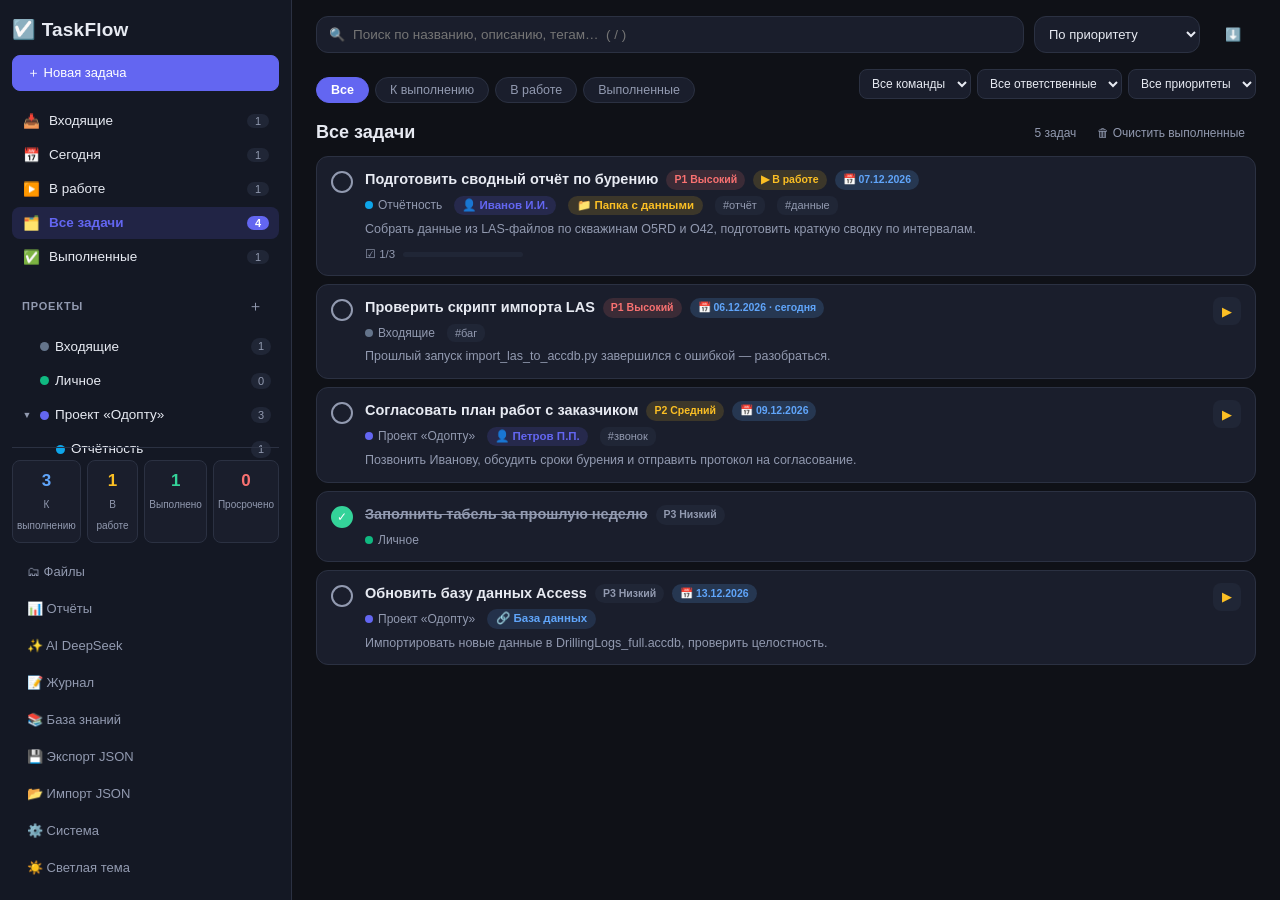
==== ToDo_tracker/index.html @ 9cc6b414 "Initial clean snapshot of GB_Projects" ====
<!DOCTYPE html>
<html lang="ru" data-theme="dark">
<head>
  <meta charset="UTF-8">
  <meta name="viewport" content="width=device-width, initial-scale=1.0">
  <title>TaskFlow — трекер рабочих задач</title>
  <link rel="icon" href="data:,">
  <link rel="stylesheet" href="styles.css">
</head>
<body>
  <div class="app">
    <!-- ===== Сайдбар ===== -->
    <aside class="sidebar">
      <div class="sidebar-header">
        <div class="logo">☑️ TaskFlow</div>
        <button id="btnNewTask" class="btn btn-primary btn-wide">＋ Новая задача</button>
      </div>

      <nav class="views" id="viewsNav">
        <button class="view-item" data-view="inbox"><span class="view-ico">📥</span> Входящие <span class="view-count" data-count="inbox"></span></button>
        <button class="view-item" data-view="today"><span class="view-ico">📅</span> Сегодня <span class="view-count" data-count="today"></span></button>
        <button class="view-item" data-view="progress"><span class="view-ico">▶️</span> В работе <span class="view-count" data-count="progress"></span></button>
        <button class="view-item" data-view="all"><span class="view-ico">🗂️</span> Все задачи <span class="view-count" data-count="all"></span></button>
        <button class="view-item" data-view="done"><span class="view-ico">✅</span> Выполненные <span class="view-count" data-count="done"></span></button>
      </nav>

      <div class="folders-block">
        <div class="folders-header">
          <span class="folders-title">Проекты</span>
          <button id="btnNewFolder" class="icon-btn" title="Создать папку">＋</button>
        </div>
        <div id="folderTree" class="folder-tree"></div>
      </div>

      <div class="sidebar-footer">
        <div class="stats-mini" id="statsMini"></div>
        <button id="btnFiles" class="btn btn-ghost btn-wide">🗂 Файлы</button>
        <button id="btnReports" class="btn btn-ghost btn-wide">📊 Отчёты</button>
        <button id="btnAI" class="btn btn-ghost btn-wide">✨ AI DeepSeek</button>
        <button id="btnJournal" class="btn btn-ghost btn-wide">📝 Журнал</button>
        <button id="btnKb" class="btn btn-ghost btn-wide">📚 База знаний</button>
        <button id="btnExport" class="btn btn-ghost btn-wide">💾 Экспорт JSON</button>
        <button id="btnImport" class="btn btn-ghost btn-wide">📂 Импорт JSON</button>
        <button id="btnSystem" class="btn btn-ghost btn-wide">⚙️ Система</button>
        <button id="btnTheme" class="btn btn-ghost btn-wide">🌓 Тема</button>
      </div>
      <input type="file" id="importFile" accept=".json" class="hidden">
    </aside>

    <!-- ===== Основная область ===== -->
    <main class="main">
      <header class="topbar">
        <div class="search-wrap">
          <span class="search-ico">🔍</span>
          <input id="searchInput" type="text" placeholder="Поиск по названию, описанию, тегам…  ( / )">
        </div>
        <select id="sortSelect" class="select" title="Сортировка">
          <option value="priority">По приоритету</option>
          <option value="due">По сроку</option>
          <option value="created">По дате создания</option>
          <option value="updated">По дате обновления</option>
          <option value="title">По названию</option>
          <option value="folder">По проекту</option>
          <option value="assignee">По ответственному</option>
          <option value="team">По команде</option>
          <option value="status">По статусу</option>
        </select>
        <button id="sortDirBtn" class="btn btn-ghost" title="Направление сортировки">⬇️</button>
      </header>

      <div class="filter-bar">
        <div class="filter-chips" id="filterChips">
          <button class="chip active" data-status="all">Все</button>
          <button class="chip" data-status="todo">К выполнению</button>
          <button class="chip" data-status="progress">В работе</button>
          <button class="chip" data-status="done">Выполненные</button>
        </div>
        <div class="filter-selects">
          <select id="teamFilter" class="select select-sm" title="Фильтр по команде">
            <option value="all">Все команды</option>
          </select>
          <select id="assigneeFilter" class="select select-sm" title="Фильтр по ответственному">
            <option value="all">Все ответственные</option>
          </select>
          <select id="priorityFilter" class="select select-sm" title="Фильтр по приоритету">
            <option value="all">Все приоритеты</option>
            <option value="high">Высокий</option>
            <option value="medium">Средний</option>
            <option value="low">Низкий</option>
          </select>
        </div>
      </div>

      <div class="list-header">
        <h2 id="viewTitle">Все задачи</h2>
        <div class="list-tools">
          <span id="listCount" class="list-count"></span>
          <button id="btnClearDone" class="btn btn-ghost btn-sm">🗑 Очистить выполненные</button>
        </div>
      </div>

      <div id="taskList" class="task-list"></div>
      <div id="emptyState" class="empty-state hidden">
        <div class="empty-ico">🗒️</div>
        <p>Здесь пока пусто</p>
        <button class="btn btn-primary" onclick="App.newTask()">＋ Создать задачу</button>
      </div>
    </main>
  </div>

  <!-- ===== Модальное окно задачи ===== -->
  <div class="modal-overlay hidden" id="taskModal">
    <div class="modal">
      <div class="modal-header">
        <h3 id="taskModalTitle">Новая задача</h3>
        <button class="icon-btn" data-close="taskModal">✕</button>
      </div>
      <div class="modal-body">
        <label class="field">
          <span>Название *</span>
          <input id="fTitle" type="text" placeholder="Что нужно сделать?">
        </label>
        <label class="field">
          <span>Описание</span>
          <textarea id="fDesc" rows="4" placeholder="Подробности, контекст, критерии готовности…"></textarea>
        </label>
        <div class="field-row">
          <label class="field">
            <span>Папка</span>
            <select id="fFolder"></select>
          </label>
          <label class="field">
            <span>Статус</span>
            <select id="fStatus">
              <option value="todo">К выполнению</option>
              <option value="progress">В работе</option>
              <option value="done">Выполнено</option>
            </select>
          </label>
          <label class="field">
            <span>Срок</span>
            <input id="fDueDate" type="date">
          </label>
        </div>
        <div class="field-row">
          <label class="field">
            <span>Команда</span>
            <select id="fTeam"></select>
          </label>
          <label class="field">
            <span>Ответственный</span>
            <select id="fAssignee"></select>
          </label>
        </div>
        <div class="field">
          <span>Приоритет</span>
          <div class="segmented" id="fPriority">
            <button type="button" data-val="low">🟢 Низкий</button>
            <button type="button" data-val="medium">🟡 Средний</button>
            <button type="button" data-val="high">🔴 Высокий</button>
          </div>
        </div>
        <label class="field">
          <span>Теги (через запятую)</span>
          <input id="fTags" type="text" placeholder="отчёт, клиент X">
        </label>

        <div class="field">
          <div class="field-title-row">
            <span>Подзадачи</span>
            <button id="btnAddSubtask" class="btn btn-ghost btn-sm">＋ Добавить</button>
          </div>
          <div id="subtaskList" class="subtask-list"></div>
        </div>

        <div class="field">
          <div class="field-title-row">
            <span>Ссылки и файлы</span>
            <span class="field-actions">
              <button id="btnAddLink" class="btn btn-ghost btn-sm">🔗 Ссылка</button>
              <button id="btnAddFolderLink" class="btn btn-ghost btn-sm">📁 Папка</button>
              <button id="btnPickFile" class="btn btn-ghost btn-sm">📎 Файл с диска</button>
              <button id="btnPickLibraryFile" class="btn btn-ghost btn-sm">🗂 Из библиотеки</button>
            </span>
          </div>
          <div id="linkList" class="link-list"></div>
          <input type="file" id="taskFilePicker" multiple class="hidden">
          <p class="hint">Чтобы файл открывался в родном приложении (Word, Excel…), добавьте его через «🔗 Ссылка» с путём к файлу, а папку — через «📁 Папка» (нужна однократная интеграция: ⚙️ Система). Файлы из библиотеки открываются во встроенном просмотрщике браузера.</p>
        </div>

        <div class="ai-row">
          <button id="aiTaskSummarize" class="btn btn-ai btn-sm">✨ Суммаризировать описание</button>
          <button id="aiTaskSubtasks" class="btn btn-ai btn-sm">🧩 Разбить на подзадачи</button>
        </div>
      </div>
      <div class="modal-footer">
        <button id="btnDeleteTask" class="btn btn-danger hidden">🗑 Удалить</button>
        <button id="btnManageTeam" class="btn btn-ghost" title="Управление командами и сотрудниками">👥 Команда</button>
        <span class="spacer"></span>
        <button class="btn" data-close="taskModal">Отмена</button>
        <button id="btnSaveTask" class="btn btn-primary">💾 Сохранить</button>
      </div>
    </div>
  </div>

  <!-- ===== Модальное окно папки ===== -->
  <div class="modal-overlay hidden" id="folderModal">
    <div class="modal modal-sm">
      <div class="modal-header">
        <h3 id="folderModalTitle">Новая папка</h3>
        <button class="icon-btn" data-close="folderModal">✕</button>
      </div>
      <div class="modal-body">
        <label class="field">
          <span>Название *</span>
          <input id="fFolderName" type="text" placeholder="Например: Проект «Альфа»">
        </label>
        <label class="field">
          <span>Родительская папка</span>
          <select id="fFolderParent"></select>
        </label>
        <div class="field">
          <span>Цвет</span>
          <div class="color-swatches" id="fFolderColor"></div>
        </div>
      </div>
      <div class="modal-footer">
        <button id="btnDeleteFolder" class="btn btn-danger hidden">🗑 Удалить</button>
        <span class="spacer"></span>
        <button class="btn" data-close="folderModal">Отмена</button>
        <button id="btnSaveFolder" class="btn btn-primary">💾 Сохранить</button>
      </div>
    </div>
  </div>

  <!-- ===== Модальное окно отчётов ===== -->
  <div class="modal-overlay hidden" id="reportModal">
    <div class="modal modal-lg">
      <div class="modal-header">
        <h3>📊 Отчёты</h3>
        <button class="icon-btn" data-close="reportModal">✕</button>
      </div>
      <div class="report-scope">
        <span class="muted" style="font-size:12px">Отчёт по:</span>
        <select id="reportTeamFilter" class="select select-sm" title="Фильтр по команде">
          <option value="all">Все команды</option>
        </select>
        <select id="reportPersonFilter" class="select select-sm" title="Фильтр по сотруднику">
          <option value="all">Все сотрудники</option>
        </select>
      </div>
      <div class="tabs" id="reportTabs">
        <button class="tab active" data-tab="summary">Сводка</button>
        <button class="tab" data-tab="text">Текстовый отчёт</button>
        <button class="tab" data-tab="ai">AI-отчёт</button>
      </div>
      <div class="modal-body">
        <div class="tab-panel active" id="reportPanelSummary">
          <div id="reportSummary"></div>
        </div>
        <div class="tab-panel" id="reportPanelText">
          <div class="report-tools">
            <button id="btnCopyReport" class="btn btn-ghost btn-sm">📋 Копировать</button>
            <button id="btnDownloadReport" class="btn btn-ghost btn-sm">⬇️ Скачать .md</button>
            <button id="btnDownloadReportHtml" class="btn btn-ghost btn-sm">🌐 Скачать .html</button>
            <button id="btnPrintReport" class="btn btn-ghost btn-sm">🖨 Печать</button>
          </div>
          <pre id="reportText" class="report-text"></pre>
        </div>
        <div class="tab-panel" id="reportPanelAi">
          <div class="ai-scope">
            <label class="field">
              <span>Какие задачи включить в отчёт</span>
              <select id="aiReportScope">
                <option value="all">Все задачи</option>
                <option value="open">Открытые (не выполненные)</option>
                <option value="done">Выполненные</option>
                <option value="overdue">Просроченные</option>
                <option value="folder">Из проекта…</option>
                <option value="select">Выбрать вручную…</option>
              </select>
            </label>
            <select id="aiReportFolder" class="select hidden" title="Проект"></select>
            <span id="aiScopeCount" class="muted"></span>
          </div>
          <div id="aiReportPicker" class="ai-picker hidden"></div>
          <div class="report-tools">
            <button id="btnAiReport" class="btn btn-ai">✨ Сгенерировать AI-отчёт</button>
            <button id="btnCopyAiReport" class="btn btn-ghost btn-sm hidden">📋 Копировать</button>
            <button id="btnDownloadAiReport" class="btn btn-ghost btn-sm hidden">⬇️ Скачать .md</button>
            <button id="btnDownloadAiReportHtml" class="btn btn-ghost btn-sm hidden">🌐 Скачать .html</button>
          </div>
          <div id="aiReportOutput" class="ai-output">
            <p class="muted">AI проанализирует выбранные задачи и подготовит краткую сводку: итоги, приоритеты, риски и рекомендации.</p>
          </div>
        </div>
      </div>
    </div>
  </div>

  <!-- ===== Модальное окно AI ===== -->
  <div class="modal-overlay hidden" id="aiModal">
    <div class="modal modal-lg">
      <div class="modal-header">
        <h3>✨ AI DeepSeek</h3>
        <button class="icon-btn" data-close="aiModal">✕</button>
      </div>
      <div class="tabs" id="aiTabs">
        <button class="tab active" data-tab="settings">Настройки</button>
        <button class="tab" data-tab="parse">Разбор текста → задачи</button>
      </div>
      <div class="modal-body">
        <div class="tab-panel active" id="aiPanelSettings">
          <label class="field">
            <span>API-ключ DeepSeek</span>
            <input id="aiKey" type="password" placeholder="sk-…" autocomplete="off">
          </label>
          <p class="hint">Ключ хранится только в вашем браузере (localStorage) и никуда не отправляется, кроме API DeepSeek. Получить ключ: <b>platform.deepseek.com</b></p>
          <div class="field-row">
            <label class="field">
              <span>Модель</span>
              <select id="aiModel">
                <option value="deepseek-chat">deepseek-chat (быстрая)</option>
                <option value="deepseek-reasoner">deepseek-reasoner (глубокая)</option>
              </select>
            </label>
            <label class="field">
              <span>Базовый URL API</span>
              <input id="aiBaseUrl" type="text" placeholder="https://api.deepseek.com">
            </label>
          </div>
          <div class="ai-row">
            <button id="btnTestAi" class="btn btn-ai">🔌 Проверить подключение</button>
            <span id="aiTestResult" class="muted"></span>
          </div>
        </div>
        <div class="tab-panel" id="aiPanelParse">
          <label class="field">
            <span>Вставьте текст (письмо, протокол встречи, список дел…)</span>
            <textarea id="aiText" rows="7" placeholder="Например: «До пятницы подготовить отчёт для клиента. Срочно: оплатить счёт за сервер. Также нужно договориться с Ивановым о встрече на следующей неделе…»"></textarea>
          </label>
          <label class="field">
            <span>Папка для новых задач</span>
            <select id="aiTargetFolder"></select>
          </label>
          <div class="ai-row">
            <button id="btnAiParse" class="btn btn-ai">🔍 Извлечь задачи</button>
          </div>
          <div id="aiParseOutput" class="ai-output hidden">
            <div class="ai-parse-toolbar">
              <span>Найденные задачи (отметьте нужные):</span>
              <button id="btnAiApply" class="btn btn-primary btn-sm">＋ Добавить отмеченные</button>
            </div>
            <div id="aiParseList"></div>
          </div>
        </div>
      </div>
    </div>
  </div>

  <!-- ===== Модальное окно: команда и ответственные ===== -->
  <div class="modal-overlay hidden" id="teamModal">
    <div class="modal">
      <div class="modal-header">
        <h3>👥 Команда и ответственные</h3>
        <button class="icon-btn" data-close="teamModal">✕</button>
      </div>
      <div class="modal-body team-body">
        <div class="team-col">
          <div class="field-title-row">
            <span>Команды</span>
            <button id="btnAddTeam" class="btn btn-ghost btn-sm">＋ Добавить</button>
          </div>
          <div id="teamList" class="team-list"></div>
        </div>
        <div class="team-col">
          <div class="field-title-row">
            <span>Сотрудники</span>
            <button id="btnAddPerson" class="btn btn-ghost btn-sm">＋ Добавить</button>
          </div>
          <div id="personList" class="team-list"></div>
        </div>
      </div>
      <div class="modal-footer">
        <span class="hint">Изменения сохраняются сразу</span>
        <span class="spacer"></span>
        <button class="btn btn-primary" data-close="teamModal">Готово</button>
      </div>
    </div>
  </div>

  <!-- ===== Модальное окно: библиотека файлов ===== -->
  <div class="modal-overlay hidden" id="fileModal">
    <div class="modal modal-lg">
      <div class="modal-header">
        <h3>🗂 Библиотека файлов</h3>
        <button class="icon-btn" data-close="fileModal">✕</button>
      </div>
      <div class="modal-body file-body">
        <aside class="file-sidebar">
          <div class="folders-header">
            <span class="folders-title">Папки файлов</span>
            <button id="btnNewFileFolder" class="icon-btn" title="Создать папку файлов">＋</button>
          </div>
          <div id="fileFolderTree" class="file-tree"></div>
          <p class="hint">Файлы хранятся локально в браузере (IndexedDB) и работают без сервера.</p>
        </aside>
        <div class="file-main">
          <div class="file-toolbar">
            <button id="btnAddFiles" class="btn btn-primary btn-sm">📎 Добавить файлы</button>
            <button id="btnMoveFiles" class="btn btn-ghost btn-sm" title="Переместить отмеченные файлы в выбранную папку">📁 Переместить →</button>
            <select id="fileMoveTarget" class="select select-sm" title="Папка для перемещения"></select>
            <span class="spacer"></span>
            <input id="fileSearchInput" class="file-search" type="text" placeholder="Поиск файлов…">
          </div>
          <div id="fileList" class="file-list"></div>
          <input type="file" id="filePickerInput" multiple class="hidden">
        </div>
      </div>
    </div>
  </div>

  <!-- ===== Модальное окно: выбрать файлы из библиотеки ===== -->
  <div class="modal-overlay hidden" id="filePickerModal">
    <div class="modal modal-sm">
      <div class="modal-header">
        <h3>🗂 Выбрать файлы</h3>
        <button class="icon-btn" data-close="filePickerModal">✕</button>
      </div>
      <div class="modal-body">
        <input id="filePickerSearch" type="text" placeholder="Поиск файлов…">
        <div id="filePickerList" class="file-picker-list"></div>
      </div>
      <div class="modal-footer">
        <span class="spacer"></span>
        <button class="btn" data-close="filePickerModal">Отмена</button>
        <button id="btnFilePickerAdd" class="btn btn-primary">＋ Прикрепить выбранные</button>
      </div>
    </div>
  </div>

  <!-- ===== Модальное окно: система и интеграция Windows ===== -->
  <div class="modal-overlay hidden" id="systemModal">
    <div class="modal modal-sm">
      <div class="modal-header">
        <h3>⚙️ Система и интеграция</h3>
        <button class="icon-btn" data-close="systemModal">✕</button>
      </div>
      <div class="modal-body">
        <label class="check-field">
          <input type="checkbox" id="nativeOpenCheck">
          <span>Открывать файлы и папки в приложениях Windows</span>
        </label>
        <p class="hint">При включённой интеграции файлы открываются в Word, Excel и других приложениях, папки — в Проводнике. Устанавливается один раз и не требует прав администратора.</p>
        <div class="report-tools">
          <button id="btnDownloadInstaller" class="btn btn-ai btn-sm">⬇️ Скачать Установить_интеграцию.bat</button>
          <button id="btnTestIntegration" class="btn btn-ghost btn-sm">🧪 Проверить</button>
        </div>
        <ol class="hint" style="padding-left:18px;display:flex;flex-direction:column;gap:4px">
          <li>Скачайте и запустите <b>Установить_интеграцию.bat</b> (двойной клик).</li>
          <li>Подтвердите установку — появится сообщение об успехе.</li>
          <li>Нажмите «Проверить»: должно появиться окно «Интеграция работает».</li>
          <li>Если открытие не работает — перезапустите браузер (Windows применяет протоколы после перезапуска).</li>
        </ol>
      </div>
    </div>
  </div>

  <!-- ===== Модальное окно: журнал и заметки ===== -->
  <div class="modal-overlay hidden" id="journalModal">
    <div class="modal modal-lg">
      <div class="modal-header">
        <h3>📝 Журнал и заметки</h3>
        <button class="icon-btn" data-close="journalModal">✕</button>
      </div>
      <div class="modal-body doc-body">
        <div class="doc-list-col" id="journalListCol">
          <input id="journalSearch" type="text" placeholder="Поиск по заметкам…">
          <button id="btnNewNote" class="btn btn-primary btn-wide">＋ Новая заметка</button>
          <div id="journalList" class="doc-list"></div>
          <p class="hint">Вставьте листинг совещания или заметки — AI DeepSeek составит резюме, протокол или превратит текст в задачи.</p>
        </div>
        <div class="doc-editor-col hidden" id="journalEditor">
          <input id="jTitle" type="text" placeholder="Заголовок заметки">
          <textarea id="jText" rows="13" placeholder="Вставьте текст: листинг совещания, звонка, свои заметки…"></textarea>
          <input id="jTags" type="text" placeholder="Теги через запятую">
          <div class="ai-row">
            <button id="btnJournalSummary" class="btn btn-ai btn-sm">✨ Резюме</button>
            <button id="btnJournalMinutes" class="btn btn-ai btn-sm">📋 Протокол</button>
            <button id="btnJournalToTasks" class="btn btn-ai btn-sm">🎯 В задачи</button>
          </div>
          <div id="journalAiOut" class="ai-output hidden"></div>
          <div class="doc-actions">
            <button id="btnDeleteNote" class="btn btn-danger btn-sm hidden">🗑 Удалить</button>
            <span class="spacer"></span>
            <button id="btnJournalBack" class="btn btn-ghost btn-sm">← Назад</button>
            <button id="btnSaveNote" class="btn btn-primary btn-sm">💾 Сохранить</button>
          </div>
        </div>
      </div>
    </div>
  </div>

  <!-- ===== Модальное окно: база знаний ===== -->
  <div class="modal-overlay hidden" id="kbModal">
    <div class="modal modal-lg">
      <div class="modal-header">
        <h3>📚 База знаний</h3>
        <button class="icon-btn" data-close="kbModal">✕</button>
      </div>
      <div class="modal-body doc-body">
        <div class="doc-list-col" id="kbListCol">
          <input id="kbSearch" type="text" placeholder="Быстрый поиск по статьям…">
          <button id="btnNewKb" class="btn btn-primary btn-wide">＋ Новая статья</button>
          <div id="kbList" class="doc-list"></div>
          <p class="hint">Поиск работает мгновенно: по названию, содержимому и тегам. AI поможет структурировать статью.</p>
        </div>
        <div class="doc-editor-col hidden" id="kbEditor">
          <input id="kTitle" type="text" placeholder="Название статьи">
          <textarea id="kContent" rows="13" placeholder="Содержимое статьи базы знаний…"></textarea>
          <input id="kTags" type="text" placeholder="Теги через запятую (для поиска)">
          <div class="ai-row">
            <button id="btnKbAssist" class="btn btn-ai btn-sm">✨ Структурировать с AI</button>
          </div>
          <div id="kbAiOut" class="ai-output hidden"></div>
          <div class="doc-actions">
            <button id="btnDeleteKb" class="btn btn-danger btn-sm hidden">🗑 Удалить</button>
            <span class="spacer"></span>
            <button id="btnKbBack" class="btn btn-ghost btn-sm">← Назад</button>
            <button id="btnSaveKb" class="btn btn-primary btn-sm">💾 Сохранить</button>
          </div>
        </div>
      </div>
    </div>
  </div>

  <div id="toast" class="toast hidden"></div>

  <script src="storage.js"></script>
  <script src="app.js"></script>
  <script src="files.js"></script>
  <script src="ai.js"></script>
</body>
</html>
---- ToDo_tracker/styles.css ----
/* ===================== TaskFlow — стили ===================== */
:root {
  --font: -apple-system, "Segoe UI", Roboto, "Helvetica Neue", Arial, sans-serif;
  --radius: 12px;
  --radius-sm: 8px;
  --transition: 0.18s ease;
}

html[data-theme="dark"] {
  --bg: #0f1117;
  --bg-soft: #141824;
  --surface: #1a1e2c;
  --surface-2: #202636;
  --border: #2b3142;
  --text: #e7eaf2;
  --muted: #929ab0;
  --accent: #6366f1;
  --accent-soft: rgba(99, 102, 241, 0.16);
  --green: #34d399;
  --green-soft: rgba(52, 211, 153, 0.15);
  --amber: #fbbf24;
  --amber-soft: rgba(251, 191, 36, 0.15);
  --red: #f87171;
  --red-soft: rgba(248, 113, 113, 0.15);
  --blue: #60a5fa;
  --shadow: 0 12px 40px rgba(0, 0, 0, 0.45);
  --input-bg: #111522;
}

html[data-theme="light"] {
  --bg: #f4f5f9;
  --bg-soft: #eceef5;
  --surface: #ffffff;
  --surface-2: #f6f7fb;
  --border: #e2e5ef;
  --text: #1c2030;
  --muted: #6b7280;
  --accent: #4f46e5;
  --accent-soft: rgba(79, 70, 229, 0.1);
  --green: #059669;
  --green-soft: rgba(5, 150, 105, 0.12);
  --amber: #d97706;
  --amber-soft: rgba(217, 119, 6, 0.12);
  --red: #dc2626;
  --red-soft: rgba(220, 38, 38, 0.1);
  --blue: #2563eb;
  --shadow: 0 12px 40px rgba(30, 34, 60, 0.14);
  --input-bg: #ffffff;
}

* { box-sizing: border-box; margin: 0; padding: 0; }

html, body { height: 100%; }

body {
  font-family: var(--font);
  background: var(--bg);
  color: var(--text);
  font-size: 14px;
  line-height: 1.5;
  overflow: hidden;
}

.hidden { display: none !important; }
.muted { color: var(--muted); }
code { font-family: Consolas, "Courier New", monospace; font-size: 12px; background: var(--accent-soft); padding: 1px 5px; border-radius: 4px; }

button { font-family: inherit; cursor: pointer; }

/* ---------- Каркас ---------- */
.app { display: flex; height: 100vh; }

.sidebar {
  width: 292px;
  min-width: 292px;
  background: var(--bg-soft);
  border-right: 1px solid var(--border);
  display: flex;
  flex-direction: column;
  padding: 16px 12px;
  gap: 14px;
  overflow-y: auto;
}

.sidebar-header { display: flex; flex-direction: column; gap: 10px; }

.logo {
  font-size: 19px;
  font-weight: 700;
  letter-spacing: 0.2px;
  display: flex;
  align-items: center;
  gap: 8px;
}

.main {
  flex: 1;
  display: flex;
  flex-direction: column;
  overflow: hidden;
  padding: 16px 24px 0;
}

/* ---------- Кнопки ---------- */
.btn {
  border: 1px solid var(--border);
  background: var(--surface);
  color: var(--text);
  border-radius: var(--radius-sm);
  padding: 8px 14px;
  font-size: 13px;
  font-weight: 500;
  transition: background var(--transition), border-color var(--transition), transform var(--transition);
}
.btn:hover { background: var(--surface-2); border-color: var(--accent); }
.btn:active { transform: scale(0.97); }

.btn-primary {
  background: var(--accent);
  border-color: var(--accent);
  color: #fff;
}
.btn-primary:hover { background: color-mix(in srgb, var(--accent) 85%, #000); border-color: var(--accent); }

.btn-ghost { background: transparent; border-color: transparent; color: var(--muted); }
.btn-ghost:hover { background: var(--surface-2); color: var(--text); }

.btn-danger { background: var(--red-soft); border-color: transparent; color: var(--red); }
.btn-danger:hover { background: var(--red); color: #fff; }

.btn-ai {
  background: var(--accent-soft);
  border-color: transparent;
  color: var(--accent);
}
.btn-ai:hover { border-color: var(--accent); }

.btn-wide { width: 100%; text-align: left; display: flex; align-items: center; gap: 8px; justify-content: flex-start; }
.btn-sm { padding: 5px 10px; font-size: 12px; }

.icon-btn {
  background: transparent;
  border: none;
  color: var(--muted);
  font-size: 15px;
  width: 28px;
  height: 28px;
  border-radius: 6px;
  display: inline-flex;
  align-items: center;
  justify-content: center;
  transition: background var(--transition), color var(--transition);
}
.icon-btn:hover { background: var(--surface-2); color: var(--text); }

/* ---------- Навигация ---------- */
.views { display: flex; flex-direction: column; gap: 2px; }

.view-item {
  display: flex;
  align-items: center;
  gap: 9px;
  width: 100%;
  text-align: left;
  background: transparent;
  border: none;
  color: var(--text);
  font-size: 13.5px;
  padding: 8px 10px;
  border-radius: var(--radius-sm);
  transition: background var(--transition);
}
.view-item:hover { background: var(--surface); }
.view-item.active { background: var(--accent-soft); color: var(--accent); font-weight: 600; }
.view-ico { width: 18px; text-align: center; }
.view-count { margin-left: auto; font-size: 11px; color: var(--muted); background: var(--surface-2); border-radius: 10px; padding: 1px 8px; }
.view-item.active .view-count { background: var(--accent); color: #fff; }

/* ---------- Папки ---------- */
.folders-block { flex: 1; min-height: 80px; }

.folders-header {
  display: flex;
  align-items: center;
  justify-content: space-between;
  padding: 6px 10px;
  margin-bottom: 4px;
}
.folders-title { font-size: 11px; font-weight: 700; text-transform: uppercase; letter-spacing: 0.8px; color: var(--muted); }

.folder-tree { display: flex; flex-direction: column; gap: 2px; }

.folder-row {
  display: flex;
  align-items: center;
  gap: 6px;
  padding: 6px 8px;
  border-radius: var(--radius-sm);
  cursor: pointer;
  transition: background var(--transition);
  user-select: none;
}
.folder-row:hover { background: var(--surface); }
.folder-row.active { background: var(--accent-soft); }
.folder-row.active .folder-name { color: var(--accent); font-weight: 600; }

.folder-toggle { width: 14px; font-size: 9px; color: var(--muted); background: none; border: none; flex-shrink: 0; }
.folder-dot { width: 9px; height: 9px; border-radius: 50%; flex-shrink: 0; }
.folder-name { flex: 1; font-size: 13.5px; white-space: nowrap; overflow: hidden; text-overflow: ellipsis; }
.folder-count { font-size: 11px; color: var(--muted); background: var(--surface-2); border-radius: 10px; padding: 0 7px; }
.folder-actions { display: none; gap: 2px; }
.folder-row:hover .folder-actions { display: flex; }
.folder-row:hover .folder-count { display: none; }
.folder-actions .icon-btn { width: 22px; height: 22px; font-size: 12px; }

/* ---------- Подвал сайдбара ---------- */
.sidebar-footer { display: flex; flex-direction: column; gap: 4px; margin-top: auto; border-top: 1px solid var(--border); padding-top: 12px; }

.stats-mini { display: flex; gap: 6px; margin-bottom: 8px; }
.stat-mini {
  flex: 1;
  background: var(--surface);
  border: 1px solid var(--border);
  border-radius: var(--radius-sm);
  padding: 7px 4px;
  text-align: center;
}
.stat-mini .num { font-size: 17px; font-weight: 700; display: block; }
.stat-mini .lbl { font-size: 10px; color: var(--muted); }
.stat-mini.todo .num { color: var(--blue); }
.stat-mini.progress .num { color: var(--amber); }
.stat-mini.done .num { color: var(--green); }
.stat-mini.overdue .num { color: var(--red); }

/* ---------- Верхняя панель ---------- */
.topbar { display: flex; gap: 10px; align-items: center; }

.search-wrap {
  flex: 1;
  display: flex;
  align-items: center;
  gap: 8px;
  background: var(--surface);
  border: 1px solid var(--border);
  border-radius: var(--radius);
  padding: 0 12px;
  transition: border-color var(--transition);
}
.search-wrap:focus-within { border-color: var(--accent); }
.search-ico { color: var(--muted); font-size: 13px; }
.search-wrap input {
  flex: 1;
  background: transparent;
  border: none;
  outline: none;
  color: var(--text);
  padding: 10px 0;
  font-size: 13.5px;
  font-family: inherit;
}

.select {
  background: var(--surface);
  border: 1px solid var(--border);
  color: var(--text);
  border-radius: var(--radius);
  padding: 9px 10px;
  font-size: 13px;
  outline: none;
  font-family: inherit;
}
.select:focus { border-color: var(--accent); }

/* ---------- Фильтр-чипы ---------- */
.filter-chips { display: flex; gap: 6px; margin-top: 12px; flex-wrap: wrap; }

.chip {
  border: 1px solid var(--border);
  background: var(--surface);
  color: var(--muted);
  border-radius: 20px;
  padding: 5px 14px;
  font-size: 12.5px;
  transition: all var(--transition);
}
.chip:hover { color: var(--text); border-color: var(--accent); }
.chip.active { background: var(--accent); border-color: var(--accent); color: #fff; font-weight: 600; }

/* ---------- Заголовок списка ---------- */
.list-header {
  display: flex;
  align-items: center;
  justify-content: space-between;
  margin: 16px 0 10px;
}
.list-header h2 { font-size: 18px; font-weight: 700; }
.list-tools { display: flex; align-items: center; gap: 10px; }
.list-count { font-size: 12px; color: var(--muted); }

/* ---------- Список задач ---------- */
.task-list { flex: 1; overflow-y: auto; padding-bottom: 24px; display: flex; flex-direction: column; gap: 8px; }

.task-item {
  display: flex;
  gap: 12px;
  align-items: flex-start;
  background: var(--surface);
  border: 1px solid var(--border);
  border-radius: var(--radius);
  padding: 12px 14px;
  cursor: pointer;
  transition: border-color var(--transition), transform var(--transition), box-shadow var(--transition);
}
.task-item:hover { border-color: var(--accent); box-shadow: 0 4px 18px rgba(0,0,0,0.12); transform: translateY(-1px); }

.task-check {
  width: 22px;
  height: 22px;
  border-radius: 50%;
  border: 2px solid var(--muted);
  background: transparent;
  flex-shrink: 0;
  margin-top: 2px;
  transition: all var(--transition);
  color: transparent;
  font-size: 12px;
  display: flex;
  align-items: center;
  justify-content: center;
}
.task-check:hover { border-color: var(--green); color: var(--green); }
.task-check.done { background: var(--green); border-color: var(--green); color: #fff; }

.task-body { flex: 1; min-width: 0; }

.task-title-row { display: flex; align-items: center; gap: 8px; flex-wrap: wrap; }
.task-title { font-weight: 600; font-size: 14.5px; word-break: break-word; }
.task-item.done .task-title { text-decoration: line-through; color: var(--muted); }

.badge {
  font-size: 10.5px;
  font-weight: 700;
  border-radius: 10px;
  padding: 2px 8px;
  white-space: nowrap;
}
.badge-p-high { background: var(--red-soft); color: var(--red); }
.badge-p-medium { background: var(--amber-soft); color: var(--amber); }
.badge-p-low { background: var(--surface-2); color: var(--muted); }
.badge-status { background: var(--amber-soft); color: var(--amber); }
.badge-due { background: var(--blue); color: #fff; background: color-mix(in srgb, var(--blue) 18%, transparent); color: var(--blue); }
.badge-due.overdue { background: var(--red-soft); color: var(--red); }

.task-meta {
  display: flex;
  align-items: center;
  gap: 12px;
  flex-wrap: wrap;
  margin-top: 5px;
  font-size: 12px;
  color: var(--muted);
}
.task-meta .folder-tag { display: inline-flex; align-items: center; gap: 5px; }
.task-desc-preview {
  margin-top: 5px;
  font-size: 12.5px;
  color: var(--muted);
  display: -webkit-box;
  -webkit-line-clamp: 2;
  -webkit-box-orient: vertical;
  overflow: hidden;
}
.tag { font-size: 11px; background: var(--surface-2); color: var(--muted); border-radius: 8px; padding: 1px 8px; }

.subtask-progress { margin-top: 7px; display: flex; align-items: center; gap: 8px; font-size: 11.5px; color: var(--muted); }
.progress-track { flex: 0 0 120px; height: 5px; background: var(--surface-2); border-radius: 3px; overflow: hidden; }
.progress-fill { height: 100%; background: var(--green); border-radius: 3px; transition: width var(--transition); }

.task-actions { display: flex; align-items: center; gap: 6px; flex-shrink: 0; }
.task-start {
  background: var(--surface-2);
  border: none;
  color: var(--amber);
  width: 28px;
  height: 28px;
  border-radius: 8px;
  font-size: 13px;
  transition: background var(--transition);
}
.task-start:hover { background: var(--amber-soft); }

/* ---------- Пустое состояние ---------- */
.empty-state {
  flex: 1;
  display: flex;
  flex-direction: column;
  align-items: center;
  justify-content: center;
  gap: 12px;
  color: var(--muted);
  padding-bottom: 80px;
}
.empty-ico { font-size: 46px; opacity: 0.6; }
.empty-state p { font-size: 15px; }

/* ---------- Модальные окна ---------- */
.modal-overlay {
  position: fixed;
  inset: 0;
  background: rgba(5, 8, 18, 0.62);
  backdrop-filter: blur(3px);
  display: flex;
  align-items: center;
  justify-content: center;
  z-index: 100;
  padding: 20px;
}
.modal {
  background: var(--surface);
  border: 1px solid var(--border);
  border-radius: 16px;
  box-shadow: var(--shadow);
  width: 620px;
  max-width: 100%;
  max-height: 92vh;
  display: flex;
  flex-direction: column;
  animation: pop 0.16s ease;
}
.modal-sm { width: 440px; }
.modal-lg { width: 780px; }

@keyframes pop {
  from { opacity: 0; transform: scale(0.97) translateY(8px); }
  to { opacity: 1; transform: scale(1) translateY(0); }
}

.modal-header {
  display: flex;
  align-items: center;
  justify-content: space-between;
  padding: 16px 20px 10px;
}
.modal-header h3 { font-size: 16.5px; font-weight: 700; }

.modal-body { padding: 6px 20px 16px; overflow-y: auto; display: flex; flex-direction: column; gap: 12px; }

.modal-footer {
  display: flex;
  align-items: center;
  gap: 8px;
  padding: 12px 20px;
  border-top: 1px solid var(--border);
}
.spacer { flex: 1; }

/* ---------- Поля формы ---------- */
.field { display: flex; flex-direction: column; gap: 5px; }
.field > span, .field-title-row > span { font-size: 12px; font-weight: 600; color: var(--muted); }
.field-title-row { display: flex; align-items: center; justify-content: space-between; }
.field-actions { display: flex; gap: 6px; }

.field input[type="text"], .field input[type="date"], .field input[type="password"],
.field textarea, .field select {
  background: var(--input-bg);
  border: 1px solid var(--border);
  color: var(--text);
  border-radius: var(--radius-sm);
  padding: 9px 11px;
  font-size: 13.5px;
  font-family: inherit;
  outline: none;
  transition: border-color var(--transition);
  width: 100%;
}
.field textarea { resize: vertical; min-height: 60px; }
.field input:focus, .field textarea:focus, .field select:focus { border-color: var(--accent); }

.field-row { display: flex; gap: 12px; }
.field-row .field { flex: 1; }

.hint { font-size: 11.5px; color: var(--muted); }

/* Сегментированный переключатель приоритета */
.segmented { display: flex; gap: 6px; }
.segmented button {
  flex: 1;
  border: 1px solid var(--border);
  background: var(--input-bg);
  color: var(--muted);
  border-radius: var(--radius-sm);
  padding: 8px 6px;
  font-size: 12.5px;
  transition: all var(--transition);
}
.segmented button.active[data-val="high"] { background: var(--red-soft); border-color: var(--red); color: var(--red); font-weight: 700; }
.segmented button.active[data-val="medium"] { background: var(--amber-soft); border-color: var(--amber); color: var(--amber); font-weight: 700; }
.segmented button.active[data-val="low"] { background: var(--surface-2); border-color: var(--muted); color: var(--text); font-weight: 700; }

/* Подзадачи */
.subtask-list, .link-list { display: flex; flex-direction: column; gap: 6px; }
.subtask-row { display: flex; gap: 6px; align-items: center; }
.subtask-row input[type="checkbox"] { width: 16px; height: 16px; accent-color: var(--green); flex-shrink: 0; }
.subtask-row input[type="text"] {
  flex: 1;
  background: var(--input-bg);
  border: 1px solid var(--border);
  color: var(--text);
  border-radius: 6px;
  padding: 6px 9px;
  font-size: 13px;
  outline: none;
  font-family: inherit;
}
.subtask-row input[type="text"]:focus { border-color: var(--accent); }
.subtask-row .done-text { text-decoration: line-through; color: var(--muted); }

.link-row { display: flex; gap: 6px; align-items: center; }
.link-row input {
  background: var(--input-bg);
  border: 1px solid var(--border);
  color: var(--text);
  border-radius: 6px;
  padding: 6px 9px;
  font-size: 13px;
  outline: none;
  font-family: inherit;
}
.link-row input:focus { border-color: var(--accent); }
.link-row .link-name { width: 30%; }
.link-row .link-url { flex: 1; }
.link-kind { font-size: 10px; font-weight: 700; border-radius: 6px; padding: 2px 6px; white-space: nowrap; }
.link-kind.file { background: var(--blue); color: #fff; background: color-mix(in srgb, var(--blue) 20%, transparent); color: var(--blue); }
.link-kind.url { background: var(--green-soft); color: var(--green); }

.ai-row { display: flex; gap: 8px; align-items: center; flex-wrap: wrap; border-top: 1px dashed var(--border); padding-top: 12px; }

/* ---------- Палитра цветов папок ---------- */
.color-swatches { display: flex; gap: 8px; flex-wrap: wrap; }
.swatch { width: 26px; height: 26px; border-radius: 50%; border: 3px solid transparent; cursor: pointer; transition: transform var(--transition); }
.swatch:hover { transform: scale(1.15); }
.swatch.active { border-color: var(--text); }

/* ---------- Вкладки ---------- */
.tabs { display: flex; gap: 4px; padding: 0 20px; border-bottom: 1px solid var(--border); }
.tab {
  background: transparent;
  border: none;
  color: var(--muted);
  font-size: 13.5px;
  font-weight: 600;
  padding: 10px 14px;
  border-bottom: 2px solid transparent;
  transition: color var(--transition), border-color var(--transition);
}
.tab:hover { color: var(--text); }
.tab.active { color: var(--accent); border-bottom-color: var(--accent); }

.tab-panel { display: none; }
.tab-panel.active { display: flex; flex-direction: column; gap: 12px; }

/* ---------- Отчёты ---------- */
.report-tools { display: flex; gap: 6px; flex-wrap: wrap; }

.report-text {
  background: var(--input-bg);
  border: 1px solid var(--border);
  border-radius: var(--radius-sm);
  padding: 14px;
  font-size: 12.5px;
  font-family: Consolas, "Courier New", monospace;
  white-space: pre-wrap;
  word-break: break-word;
  max-height: 46vh;
  overflow-y: auto;
  color: var(--text);
}

.stats-grid { display: grid; grid-template-columns: repeat(auto-fit, minmax(130px, 1fr)); gap: 10px; }
.stat-card {
  background: var(--surface-2);
  border: 1px solid var(--border);
  border-radius: var(--radius);
  padding: 14px;
  text-align: center;
}
.stat-card .num { font-size: 26px; font-weight: 800; display: block; }
.stat-card .lbl { font-size: 11.5px; color: var(--muted); margin-top: 2px; }
.stat-card.red .num { color: var(--red); }
.stat-card.blue .num { color: var(--blue); }
.stat-card.amber .num { color: var(--amber); }
.stat-card.green .num { color: var(--green); }

.report-section { display: flex; flex-direction: column; gap: 6px; }
.report-section h4 { font-size: 13px; font-weight: 700; text-transform: uppercase; letter-spacing: 0.5px; color: var(--muted); }
.report-line {
  display: flex;
  gap: 8px;
  align-items: center;
  background: var(--surface-2);
  border: 1px solid var(--border);
  border-radius: var(--radius-sm);
  padding: 8px 10px;
  font-size: 13px;
}
.report-line .check { color: var(--green); }
.report-line .warn { color: var(--amber); }
.report-line .over { color: var(--red); }
.report-line .title { flex: 1; }

table.report-table { width: 100%; border-collapse: collapse; font-size: 13px; }
.report-table th, .report-table td { text-align: left; padding: 7px 10px; border-bottom: 1px solid var(--border); }
.report-table th { color: var(--muted); font-weight: 600; font-size: 11.5px; text-transform: uppercase; }

/* ---------- AI ---------- */
.ai-output {
  background: var(--input-bg);
  border: 1px solid var(--border);
  border-radius: var(--radius-sm);
  padding: 14px;
  font-size: 13px;
  white-space: pre-wrap;
  word-break: break-word;
  max-height: 44vh;
  overflow-y: auto;
}
.ai-parse-toolbar { display: flex; align-items: center; justify-content: space-between; gap: 10px; margin-bottom: 8px; font-weight: 600; }
.ai-parse-item {
  display: flex;
  gap: 10px;
  align-items: flex-start;
  border: 1px solid var(--border);
  border-radius: var(--radius-sm);
  padding: 9px 10px;
  margin-bottom: 6px;
  background: var(--surface-2);
}
.ai-parse-item input[type="checkbox"] { margin-top: 3px; accent-color: var(--accent); }
.ai-parse-item .t { font-weight: 600; font-size: 13px; }
.ai-parse-item .d { font-size: 12px; color: var(--muted); }

/* ---------- Toast ---------- */
.toast {
  position: fixed;
  bottom: 24px;
  left: 50%;
  transform: translateX(-50%);
  background: var(--surface);
  color: var(--text);
  border: 1px solid var(--accent);
  border-radius: var(--radius);
  padding: 11px 18px;
  font-size: 13.5px;
  box-shadow: var(--shadow);
  z-index: 200;
  animation: toastIn 0.25s ease;
  max-width: 80vw;
}
.toast.error { border-color: var(--red); }
.toast.success { border-color: var(--green); }
@keyframes toastIn {
  from { opacity: 0; transform: translate(-50%, 12px); }
  to { opacity: 1; transform: translate(-50%, 0); }
}

/* ---------- Скроллбар ---------- */
::-webkit-scrollbar { width: 9px; height: 9px; }
::-webkit-scrollbar-thumb { background: var(--border); border-radius: 6px; }
::-webkit-scrollbar-thumb:hover { background: var(--muted); }
::-webkit-scrollbar-track { background: transparent; }

/* ---------- Адаптивность ---------- */
@media (max-width: 860px) {
  .sidebar { width: 230px; min-width: 230px; }
  .main { padding: 12px 14px 0; }
  .field-row { flex-direction: column; }
}

/* ===================== Доработки v2 ===================== */

.spacer { flex: 1; }

/* ---------- Панель фильтров ---------- */
.filter-bar {
  display: flex;
  align-items: center;
  justify-content: space-between;
  gap: 10px;
  margin-top: 12px;
  flex-wrap: wrap;
}
.filter-selects { display: flex; gap: 6px; flex-wrap: wrap; }
.select-sm { padding: 6px 8px; font-size: 12px; border-radius: 8px; }

/* ---------- Теги ответственных ---------- */
.assignee-tag {
  display: inline-flex;
  align-items: center;
  gap: 4px;
  background: var(--accent-soft);
  color: var(--accent);
  border-radius: 10px;
  padding: 1px 8px;
  font-size: 11.5px;
  font-weight: 600;
}
.team-tag {
  display: inline-flex;
  align-items: center;
  gap: 4px;
  background: var(--green-soft);
  color: var(--green);
  border-radius: 10px;
  padding: 1px 8px;
  font-size: 11.5px;
  font-weight: 600;
}

/* ---------- Ссылки: библиотечные файлы ---------- */
.link-kind.lib { background: var(--accent-soft); color: var(--accent); }
.lib-name { flex: 1; font-size: 13px; overflow: hidden; text-overflow: ellipsis; white-space: nowrap; color: var(--accent); text-decoration: none; cursor: pointer; }
.lib-name:hover { text-decoration: underline; }
.link-open-btn {
  display: inline-flex;
  align-items: center;
  justify-content: center;
  width: 28px;
  height: 28px;
  border-radius: 6px;
  color: var(--accent);
  text-decoration: none;
  flex-shrink: 0;
  font-size: 14px;
}
.link-open-btn:hover { background: var(--accent-soft); }

/* ---------- Кликабельные чипы ссылок в списке задач ---------- */
.link-chip {
  display: inline-flex;
  align-items: center;
  gap: 4px;
  background: var(--blue);
  background: color-mix(in srgb, var(--blue) 14%, transparent);
  color: var(--blue);
  border-radius: 10px;
  padding: 1px 9px;
  font-size: 11.5px;
  font-weight: 600;
  text-decoration: none;
  cursor: pointer;
  max-width: 220px;
  overflow: hidden;
  text-overflow: ellipsis;
  white-space: nowrap;
  transition: filter var(--transition);
}
.link-chip:hover { filter: brightness(1.25); text-decoration: underline; }
.link-chip.lib { background: var(--accent-soft); color: var(--accent); }
.link-chip.folder { background: var(--amber-soft); color: var(--amber); }
.link-chip.dead { background: var(--surface-2); color: var(--muted); cursor: default; }
.link-chip.dead:hover { text-decoration: none; filter: none; }
.link-kind.folder { background: var(--amber-soft); color: var(--amber); }

/* ---------- Окно «Система» ---------- */
.check-field {
  display: flex;
  align-items: center;
  gap: 10px;
  font-size: 13.5px;
  font-weight: 600;
  cursor: pointer;
  user-select: none;
}
.check-field input[type="checkbox"] {
  width: 17px;
  height: 17px;
  accent-color: var(--accent);
  cursor: pointer;
  flex-shrink: 0;
}

/* ---------- Окно «Команда» ---------- */
.team-body { flex-direction: row; gap: 16px; align-items: flex-start; }
.team-col { flex: 1; display: flex; flex-direction: column; gap: 6px; }
.team-list { display: flex; flex-direction: column; gap: 6px; max-height: 46vh; overflow-y: auto; }
.team-edit-row { display: flex; gap: 6px; align-items: center; }
.team-edit-row input[type="text"], .team-edit-row select {
  flex: 1;
  background: var(--input-bg);
  border: 1px solid var(--border);
  color: var(--text);
  border-radius: 6px;
  padding: 6px 9px;
  font-size: 13px;
  outline: none;
  font-family: inherit;
  min-width: 0;
}
.team-edit-row input:focus, .team-edit-row select:focus { border-color: var(--accent); }

/* ---------- Библиотека файлов ---------- */
.file-body { flex-direction: row; gap: 14px; min-height: 52vh; align-items: stretch; }
.file-sidebar {
  width: 220px;
  min-width: 170px;
  border-right: 1px solid var(--border);
  padding-right: 10px;
  display: flex;
  flex-direction: column;
  gap: 6px;
}
.file-main { flex: 1; display: flex; flex-direction: column; gap: 10px; min-width: 0; }
.file-toolbar { display: flex; gap: 8px; align-items: center; flex-wrap: wrap; }
.file-search {
  width: 200px;
  background: var(--input-bg);
  border: 1px solid var(--border);
  color: var(--text);
  border-radius: 8px;
  padding: 7px 10px;
  font-size: 12.5px;
  outline: none;
  font-family: inherit;
}
.file-search:focus { border-color: var(--accent); }

.file-tree { display: flex; flex-direction: column; gap: 2px; overflow-y: auto; }
.file-folder-row {
  display: flex;
  align-items: center;
  gap: 6px;
  padding: 6px 8px;
  border-radius: 8px;
  cursor: pointer;
  user-select: none;
}
.file-folder-row:hover { background: var(--surface-2); }
.file-folder-row.active { background: var(--accent-soft); }
.file-folder-row.active .folder-name { color: var(--accent); font-weight: 600; }
.file-folder-row .folder-actions { display: none; gap: 2px; margin-left: auto; }
.file-folder-row:hover .folder-actions { display: flex; }
.file-folder-row .icon-btn { width: 20px; height: 20px; font-size: 11px; }

.file-list { flex: 1; overflow-y: auto; display: flex; flex-direction: column; gap: 6px; }
.file-row {
  display: flex;
  align-items: center;
  gap: 10px;
  background: var(--surface-2);
  border: 1px solid var(--border);
  border-radius: 10px;
  padding: 8px 12px;
}
.file-row:hover { border-color: var(--accent); }
.file-ico { font-size: 18px; }
.file-info { flex: 1; min-width: 0; }
.file-name {
  font-size: 13.5px;
  font-weight: 600;
  overflow: hidden;
  text-overflow: ellipsis;
  white-space: nowrap;
  color: var(--text);
  text-decoration: none;
  cursor: pointer;
  display: block;
}
.file-name:hover { color: var(--accent); text-decoration: underline; }
.file-meta { font-size: 11.5px; color: var(--muted); }
.file-empty { text-align: center; padding: 40px 12px; color: var(--muted); display: flex; flex-direction: column; gap: 8px; align-items: center; }

/* ---------- Выбор файлов / задач (пикер) ---------- */
.file-picker-list, .ai-picker {
  max-height: 44vh;
  overflow-y: auto;
  display: flex;
  flex-direction: column;
  gap: 4px;
  border: 1px solid var(--border);
  border-radius: var(--radius-sm);
  padding: 8px;
}
.picker-item {
  display: flex;
  align-items: center;
  gap: 8px;
  padding: 6px 8px;
  border-radius: 8px;
  font-size: 13px;
}
.picker-item:hover { background: var(--surface-2); }
.picker-item input[type="checkbox"] { accent-color: var(--accent); }
.picker-name { flex: 1; overflow: hidden; text-overflow: ellipsis; white-space: nowrap; }
.picker-toolbar {
  display: flex;
  align-items: center;
  justify-content: space-between;
  gap: 10px;
  font-size: 12.5px;
  padding: 4px 8px;
}

/* ---------- Область выбора для AI-отчёта ---------- */
.ai-scope { display: flex; align-items: flex-end; gap: 10px; flex-wrap: wrap; }
.ai-scope .field { min-width: 240px; }

/* ---------- Отчёты: фильтр по команде/сотруднику ---------- */
.report-scope {
  display: flex;
  align-items: center;
  gap: 8px;
  padding: 8px 20px;
  border-bottom: 1px solid var(--border);
}

/* ---------- Журнал и база знаний ---------- */
.doc-body { flex-direction: row; gap: 14px; min-height: 52vh; align-items: stretch; }
.doc-list-col {
  width: 300px;
  min-width: 240px;
  display: flex;
  flex-direction: column;
  gap: 8px;
  border-right: 1px solid var(--border);
  padding-right: 12px;
}
.doc-list-col input[type="text"] {
  background: var(--input-bg);
  border: 1px solid var(--border);
  color: var(--text);
  border-radius: 8px;
  padding: 8px 10px;
  font-size: 13px;
  outline: none;
  font-family: inherit;
}
.doc-list-col input:focus { border-color: var(--accent); }
.doc-list { flex: 1; overflow-y: auto; display: flex; flex-direction: column; gap: 6px; }
.note-item {
  background: var(--surface-2);
  border: 1px solid var(--border);
  border-radius: 10px;
  padding: 9px 11px;
  cursor: pointer;
  transition: border-color var(--transition);
}
.note-item:hover { border-color: var(--accent); }
.note-title { font-size: 13.5px; font-weight: 600; overflow: hidden; text-overflow: ellipsis; white-space: nowrap; }
.note-snippet { font-size: 12px; color: var(--muted); margin-top: 3px; display: -webkit-box; -webkit-line-clamp: 2; -webkit-box-orient: vertical; overflow: hidden; }
.note-meta { font-size: 11px; color: var(--muted); margin-top: 4px; }
mark { background: var(--amber-soft); color: var(--amber); border-radius: 3px; padding: 0 2px; }

.doc-editor-col { flex: 1; display: flex; flex-direction: column; gap: 10px; min-width: 0; }
.doc-editor-col input[type="text"], .doc-editor-col textarea {
  background: var(--input-bg);
  border: 1px solid var(--border);
  color: var(--text);
  border-radius: 8px;
  padding: 9px 11px;
  font-size: 13.5px;
  font-family: inherit;
  outline: none;
  width: 100%;
}
.doc-editor-col input:focus, .doc-editor-col textarea:focus { border-color: var(--accent); }
.doc-editor-col textarea { resize: vertical; min-height: 180px; flex: 1; }
.doc-actions { display: flex; align-items: center; gap: 8px; padding-top: 4px; }
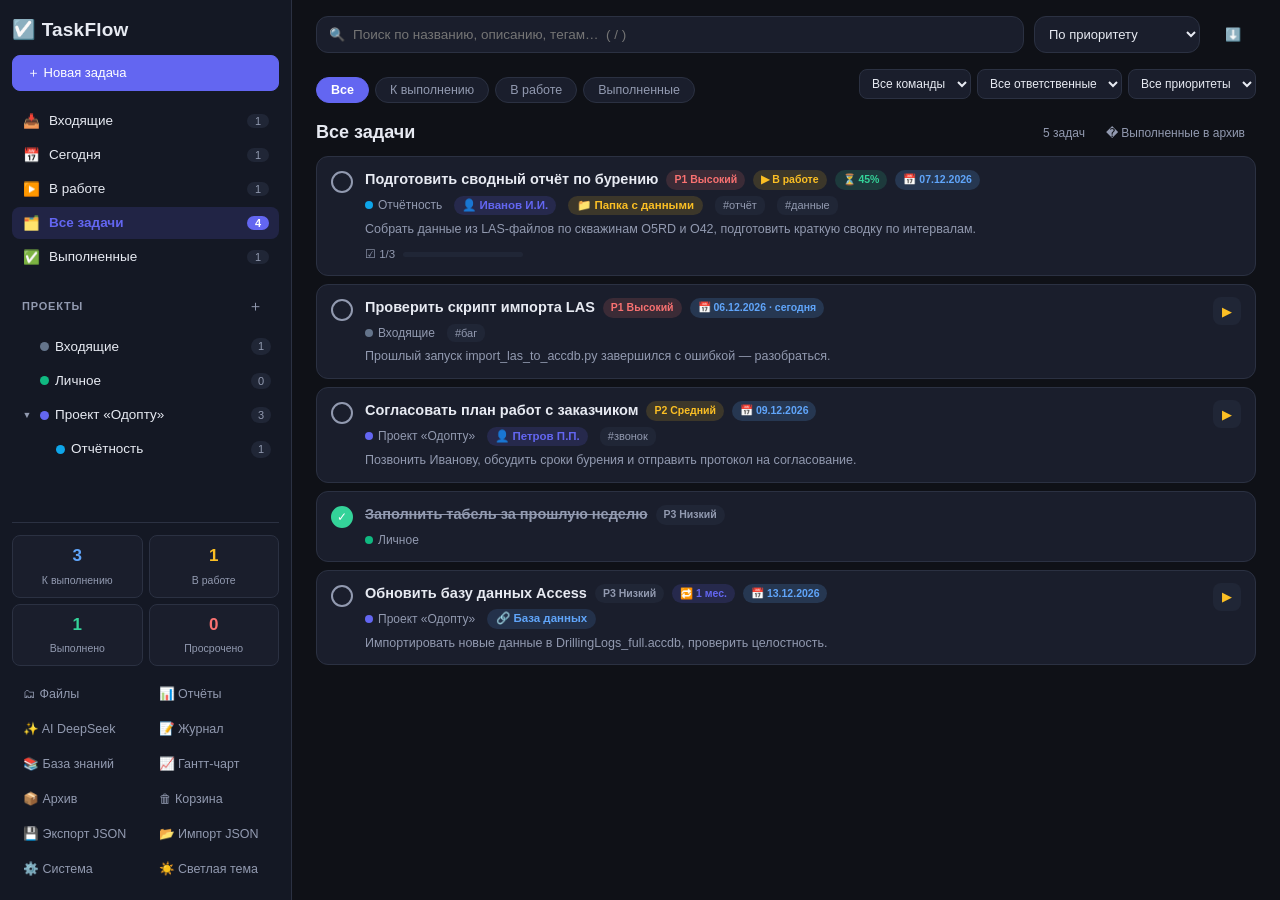
==== commit d60014a8: "Add web dashboard, update ToDo_tracker; keep private Cooking_mate data local" ====
--- a/ToDo_tracker/index.html
+++ b/ToDo_tracker/index.html
@@ -39,6 +39,9 @@
         <button id="btnAI" class="btn btn-ghost btn-wide">✨ AI DeepSeek</button>
         <button id="btnJournal" class="btn btn-ghost btn-wide">📝 Журнал</button>
         <button id="btnKb" class="btn btn-ghost btn-wide">📚 База знаний</button>
+        <button id="btnGantt" class="btn btn-ghost btn-wide">📈 Гантт-чарт</button>
+        <button id="btnArchive" class="btn btn-ghost btn-wide">📦 Архив</button>
+        <button id="btnTrash" class="btn btn-ghost btn-wide">🗑 Корзина</button>
         <button id="btnExport" class="btn btn-ghost btn-wide">💾 Экспорт JSON</button>
         <button id="btnImport" class="btn btn-ghost btn-wide">📂 Импорт JSON</button>
         <button id="btnSystem" class="btn btn-ghost btn-wide">⚙️ Система</button>
@@ -95,7 +98,7 @@
         <h2 id="viewTitle">Все задачи</h2>
         <div class="list-tools">
           <span id="listCount" class="list-count"></span>
-          <button id="btnClearDone" class="btn btn-ghost btn-sm">🗑 Очистить выполненные</button>
+          <button id="btnClearDone" class="btn btn-ghost btn-sm">� Выполненные в архив</button>
         </div>
       </div>
 
@@ -137,9 +140,45 @@
               <option value="done">Выполнено</option>
             </select>
           </label>
+        </div>
+        <div class="field-row">
+          <label class="field">
+            <span>Дата начала</span>
+            <input id="fStartDate" type="date">
+          </label>
           <label class="field">
             <span>Срок</span>
             <input id="fDueDate" type="date">
+          </label>
+        </div>
+        <div class="field-row">
+          <label class="field">
+            <span>Прогресс</span>
+            <div class="progress-input">
+              <input id="fProgress" type="range" min="0" max="100" step="5" value="0">
+              <span id="fProgressVal" class="muted" style="font-size:12px;min-width:42px">авто</span>
+            </div>
+          </label>
+          <label class="check-field" style="align-self:flex-end;padding-bottom:8px">
+            <input type="checkbox" id="fProgressAuto" checked>
+            <span style="font-size:12.5px;font-weight:400">авто (по подзадачам)</span>
+          </label>
+        </div>
+        <div class="field-row">
+          <label class="check-field" style="padding-bottom:8px">
+            <input type="checkbox" id="fRecurring">
+            <span>🔁 Повторяется</span>
+          </label>
+          <label class="field" style="flex-direction:row;align-items:center;gap:6px;flex:0 0 auto">
+            <span>каждые</span>
+            <input id="fRecurringEvery" type="number" min="1" max="99" value="1" style="width:70px" disabled>
+          </label>
+          <label class="field">
+            <select id="fRecurringUnit" disabled>
+              <option value="day">дней</option>
+              <option value="week">недель</option>
+              <option value="month">месяцев</option>
+            </select>
           </label>
         </div>
         <div class="field-row">
@@ -534,6 +573,78 @@
     </div>
   </div>
 
+  <!-- ===== Модальное окно: корзина ===== -->
+  <div class="modal-overlay hidden" id="trashModal">
+    <div class="modal">
+      <div class="modal-header">
+        <h3>🗑 Корзина <span id="trashCount" class="muted" style="font-size:12px;font-weight:400"></span></h3>
+        <button class="icon-btn" data-close="trashModal">✕</button>
+      </div>
+      <div class="modal-body">
+        <div id="trashList" class="doc-list" style="min-height:160px;max-height:52vh"></div>
+      </div>
+      <div class="modal-footer">
+        <button id="btnEmptyTrash" class="btn btn-danger btn-sm hidden">🗑 Очистить корзину</button>
+        <span class="spacer"></span>
+        <button class="btn btn-primary" data-close="trashModal">Готово</button>
+      </div>
+    </div>
+  </div>
+
+  <!-- ===== Модальное окно: архив ===== -->
+  <div class="modal-overlay hidden" id="archiveModal">
+    <div class="modal">
+      <div class="modal-header">
+        <h3>📦 Архив выполненных задач <span id="archiveCount" class="muted" style="font-size:12px;font-weight:400"></span></h3>
+        <button class="icon-btn" data-close="archiveModal">✕</button>
+      </div>
+      <div class="modal-body">
+        <input id="archiveSearch" type="text" placeholder="Поиск по названию, проекту, команде, сотруднику…">
+        <div id="archiveList" class="doc-list" style="min-height:160px;max-height:52vh"></div>
+      </div>
+      <div class="modal-footer">
+        <button id="btnClearArchive" class="btn btn-danger btn-sm hidden">🗑 Удалить весь архив</button>
+        <span class="spacer"></span>
+        <button class="btn btn-primary" data-close="archiveModal">Готово</button>
+      </div>
+    </div>
+  </div>
+
+  <!-- ===== Модальное окно: Гантт-чарт ===== -->
+  <div class="modal-overlay hidden" id="ganttModal">
+    <div class="modal modal-xl">
+      <div class="modal-header">
+        <h3>📈 Гантт-чарт задач</h3>
+        <button class="icon-btn" data-close="ganttModal">✕</button>
+      </div>
+      <div class="modal-body">
+        <div class="gantt-controls">
+          <select id="ganttFolderFilter" class="select select-sm" title="Проект"></select>
+          <select id="ganttTeamFilter" class="select select-sm" title="Команда"></select>
+          <select id="ganttPersonFilter" class="select select-sm" title="Сотрудник"></select>
+          <select id="ganttStatusFilter" class="select select-sm" title="Статусы">
+            <option value="open">Открытые</option>
+            <option value="all">Все задачи</option>
+            <option value="todo">К выполнению</option>
+            <option value="progress">В работе</option>
+            <option value="done">Выполненные</option>
+          </select>
+          <span id="ganttCount" class="muted" style="font-size:12px"></span>
+        </div>
+        <div class="gantt-legend">
+          <span><span class="legend-box"></span> задача</span>
+          <span><span class="legend-box fill"></span> прогресс выполнения</span>
+          <span><span class="legend-box overdue"></span> просрочено</span>
+          <span><span class="legend-box today"></span> сегодня</span>
+          <span class="muted" style="font-size:11px">клик по строке — открыть задачу</span>
+        </div>
+        <div class="gantt-scroll">
+          <div id="ganttChart"></div>
+        </div>
+      </div>
+    </div>
+  </div>
+
   <div id="toast" class="toast hidden"></div>
 
   <script src="storage.js"></script>
--- a/ToDo_tracker/styles.css
+++ b/ToDo_tracker/styles.css
@@ -80,7 +80,11 @@
   padding: 16px 12px;
   gap: 14px;
   overflow-y: auto;
-}
+  overflow-x: hidden;
+}
+
+/* Шапка и навигация не сжимаются при малой высоте окна */
+.sidebar-header, .views { flex-shrink: 0; }
 
 .sidebar-header { display: flex; flex-direction: column; gap: 10px; }
 
@@ -177,7 +181,12 @@
 .view-item.active .view-count { background: var(--accent); color: #fff; }
 
 /* ---------- Папки ---------- */
-.folders-block { flex: 1; min-height: 80px; }
+.folders-block {
+  flex: 1 1 auto;
+  min-height: 100px;
+  overflow-y: auto;
+  overflow-x: hidden;
+}
 
 .folders-header {
   display: flex;
@@ -214,19 +223,33 @@
 .folder-actions .icon-btn { width: 22px; height: 22px; font-size: 12px; }
 
 /* ---------- Подвал сайдбара ---------- */
-.sidebar-footer { display: flex; flex-direction: column; gap: 4px; margin-top: auto; border-top: 1px solid var(--border); padding-top: 12px; }
-
-.stats-mini { display: flex; gap: 6px; margin-bottom: 8px; }
+.sidebar-footer {
+  flex-shrink: 0;
+  display: grid;
+  grid-template-columns: repeat(2, minmax(0, 1fr));
+  gap: 4px;
+  margin-top: auto;
+  border-top: 1px solid var(--border);
+  padding-top: 12px;
+}
+.sidebar-footer .btn { font-size: 12.5px; padding: 7px 10px; }
+
+.stats-mini {
+  grid-column: 1 / -1;
+  display: grid;
+  grid-template-columns: repeat(2, minmax(0, 1fr));
+  gap: 6px;
+  margin-bottom: 8px;
+}
 .stat-mini {
-  flex: 1;
   background: var(--surface);
   border: 1px solid var(--border);
   border-radius: var(--radius-sm);
-  padding: 7px 4px;
+  padding: 7px 6px;
   text-align: center;
 }
 .stat-mini .num { font-size: 17px; font-weight: 700; display: block; }
-.stat-mini .lbl { font-size: 10px; color: var(--muted); }
+.stat-mini .lbl { font-size: 10.5px; color: var(--muted); white-space: nowrap; }
 .stat-mini.todo .num { color: var(--blue); }
 .stat-mini.progress .num { color: var(--amber); }
 .stat-mini.done .num { color: var(--green); }
@@ -348,6 +371,11 @@
 .badge-p-medium { background: var(--amber-soft); color: var(--amber); }
 .badge-p-low { background: var(--surface-2); color: var(--muted); }
 .badge-status { background: var(--amber-soft); color: var(--amber); }
+.badge-recurring { background: var(--accent-soft); color: var(--accent); }
+.badge-progress { background: var(--green-soft); color: var(--green); }
+.progress-input { display: flex; align-items: center; gap: 8px; padding: 7px 0; }
+.progress-input input[type="range"] { flex: 1; accent-color: var(--green); cursor: pointer; }
+.progress-input input[type="range"]:disabled { opacity: 0.4; cursor: default; }
 .badge-due { background: var(--blue); color: #fff; background: color-mix(in srgb, var(--blue) 18%, transparent); color: var(--blue); }
 .badge-due.overdue { background: var(--red-soft); color: var(--red); }
 
@@ -965,3 +993,85 @@
 .doc-editor-col input:focus, .doc-editor-col textarea:focus { border-color: var(--accent); }
 .doc-editor-col textarea { resize: vertical; min-height: 180px; flex: 1; }
 .doc-actions { display: flex; align-items: center; gap: 8px; padding-top: 4px; }
+
+/* ---------- Корзина и архив ---------- */
+.trash-item {
+  display: flex;
+  align-items: center;
+  gap: 10px;
+  background: var(--surface-2);
+  border: 1px solid var(--border);
+  border-radius: 10px;
+  padding: 9px 12px;
+}
+.trash-ico { font-size: 16px; flex-shrink: 0; }
+.trash-info { flex: 1; min-width: 0; }
+.trash-name { font-size: 13.5px; font-weight: 600; overflow: hidden; text-overflow: ellipsis; white-space: nowrap; }
+.trash-meta { font-size: 11.5px; color: var(--muted); }
+
+/* ---------- Гантт-чарт ---------- */
+.modal-xl { width: 960px; max-width: 98vw; }
+.gantt-controls { display: flex; gap: 8px; align-items: center; flex-wrap: wrap; }
+.gantt-legend { display: flex; gap: 14px; align-items: center; flex-wrap: wrap; font-size: 12px; color: var(--muted); }
+.gantt-legend span { display: inline-flex; align-items: center; gap: 5px; }
+.legend-box { width: 12px; height: 12px; border-radius: 3px; background: var(--blue); display: inline-block; }
+.legend-box.fill { background: var(--green); }
+.legend-box.overdue { background: var(--red); }
+.legend-box.today { background: var(--amber); width: 3px; border-radius: 0; }
+
+.gantt-scroll { overflow-x: auto; overflow-y: auto; max-height: 58vh; border: 1px solid var(--border); border-radius: var(--radius-sm); }
+#ganttChart { min-width: 620px; }
+
+.gantt-header-row, .gantt-row { display: flex; align-items: stretch; }
+.gantt-header-row { position: sticky; top: 0; background: var(--surface-2); border-bottom: 1px solid var(--border); z-index: 2; }
+.gantt-label {
+  width: 280px;
+  min-width: 280px;
+  padding: 8px 10px;
+  display: flex;
+  align-items: center;
+  gap: 6px;
+  border-right: 1px solid var(--border);
+  overflow: hidden;
+  white-space: nowrap;
+}
+.gantt-corner { font-size: 11px; font-weight: 700; text-transform: uppercase; color: var(--muted); }
+.gantt-title { overflow: hidden; text-overflow: ellipsis; }
+.gantt-track { flex: 1; position: relative; display: flex; min-width: 0; }
+.gantt-cell {
+  display: flex;
+  align-items: center;
+  justify-content: center;
+  font-size: 10.5px;
+  color: var(--muted);
+  border-right: 1px solid var(--border);
+  border-left: 1px solid var(--border);
+  white-space: nowrap;
+  overflow: hidden;
+}
+.gantt-body { position: relative; }
+.gantt-row { border-bottom: 1px solid var(--border); }
+.gantt-row:hover { background: var(--surface-2); cursor: pointer; }
+.gantt-bar {
+  position: absolute;
+  top: 50%;
+  transform: translateY(-50%);
+  height: 18px;
+  background: color-mix(in srgb, var(--blue) 45%, transparent);
+  border: 1px solid var(--blue);
+  border-radius: 5px;
+  overflow: hidden;
+  min-width: 4px;
+}
+.gantt-bar.done { background: color-mix(in srgb, var(--green) 35%, transparent); border-color: var(--green); }
+.gantt-bar.overdue { border-color: var(--red); box-shadow: 0 0 0 1px var(--red-soft); }
+.gantt-fill { height: 100%; background: var(--green); border-radius: 4px 0 0 4px; }
+.gantt-today-line {
+  position: absolute;
+  top: 0;
+  bottom: 0;
+  width: 2px;
+  background: var(--amber);
+  opacity: 0.8;
+  pointer-events: none;
+}
